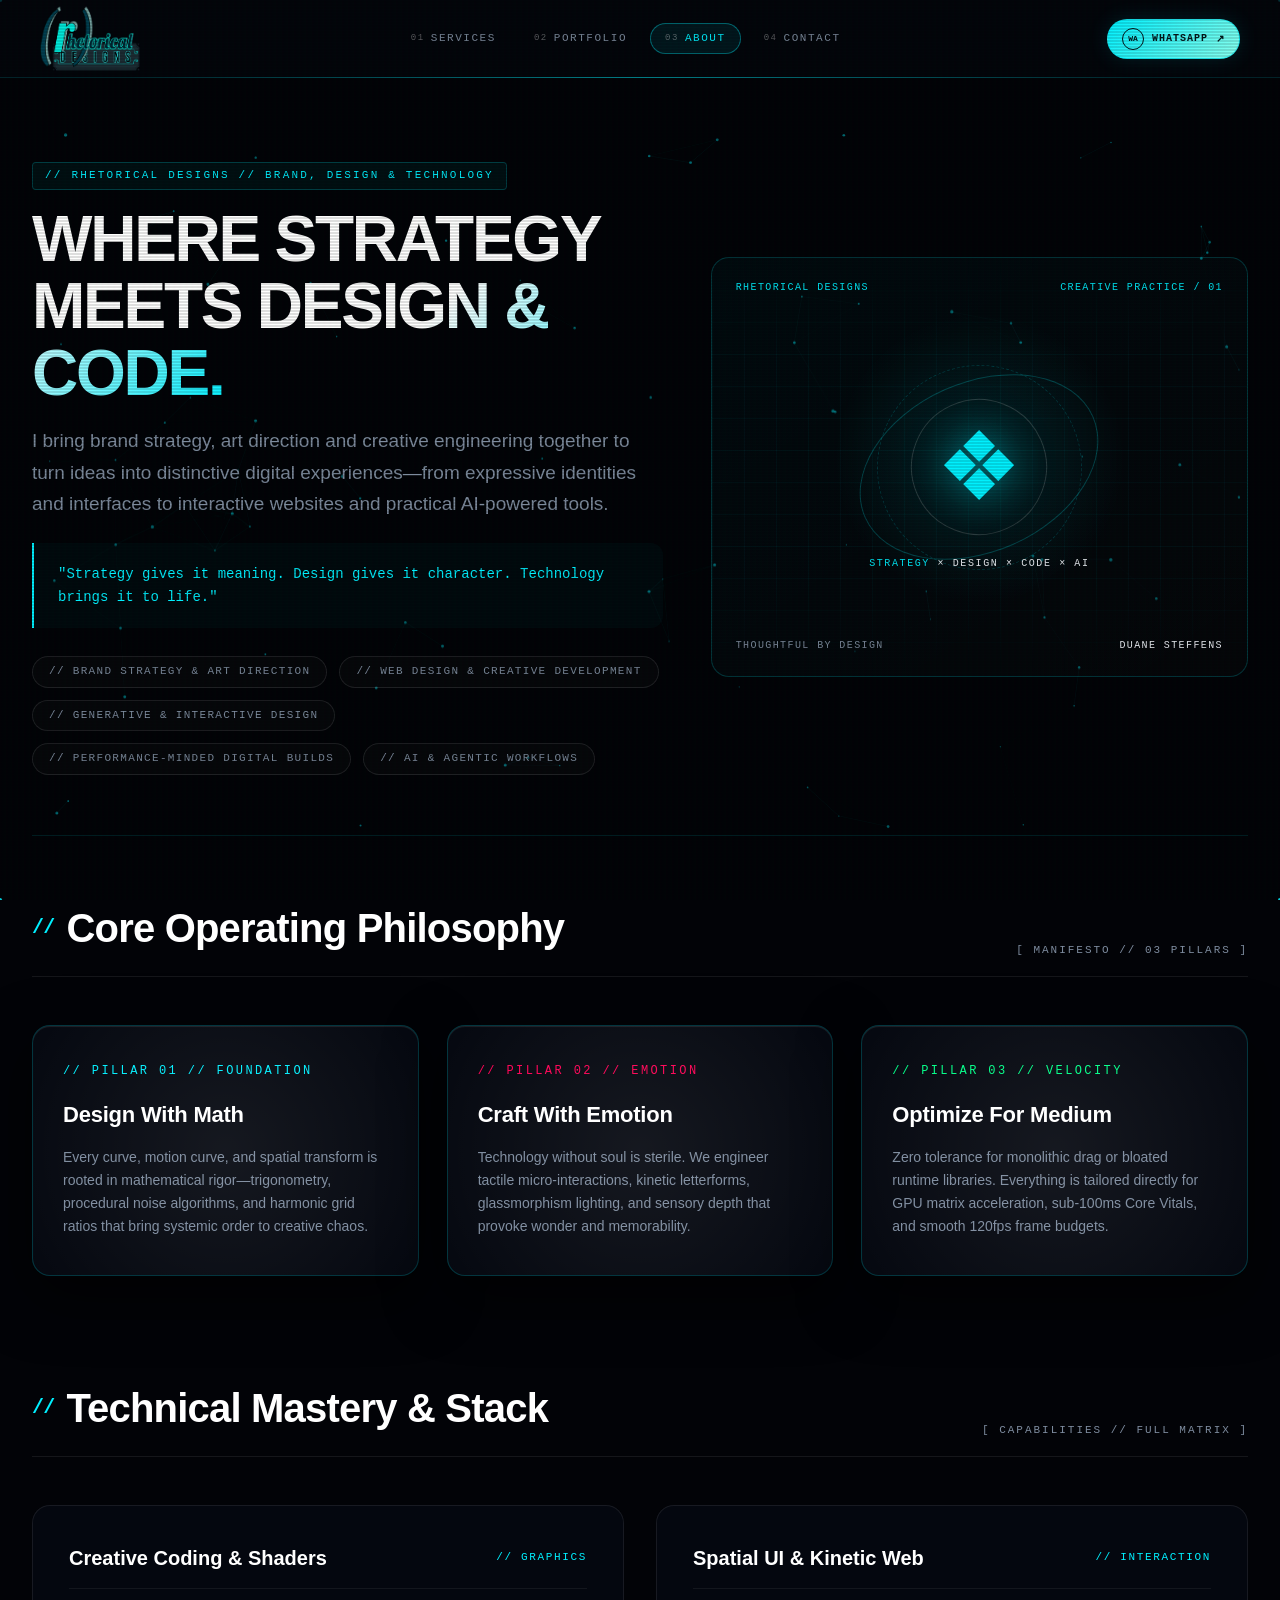
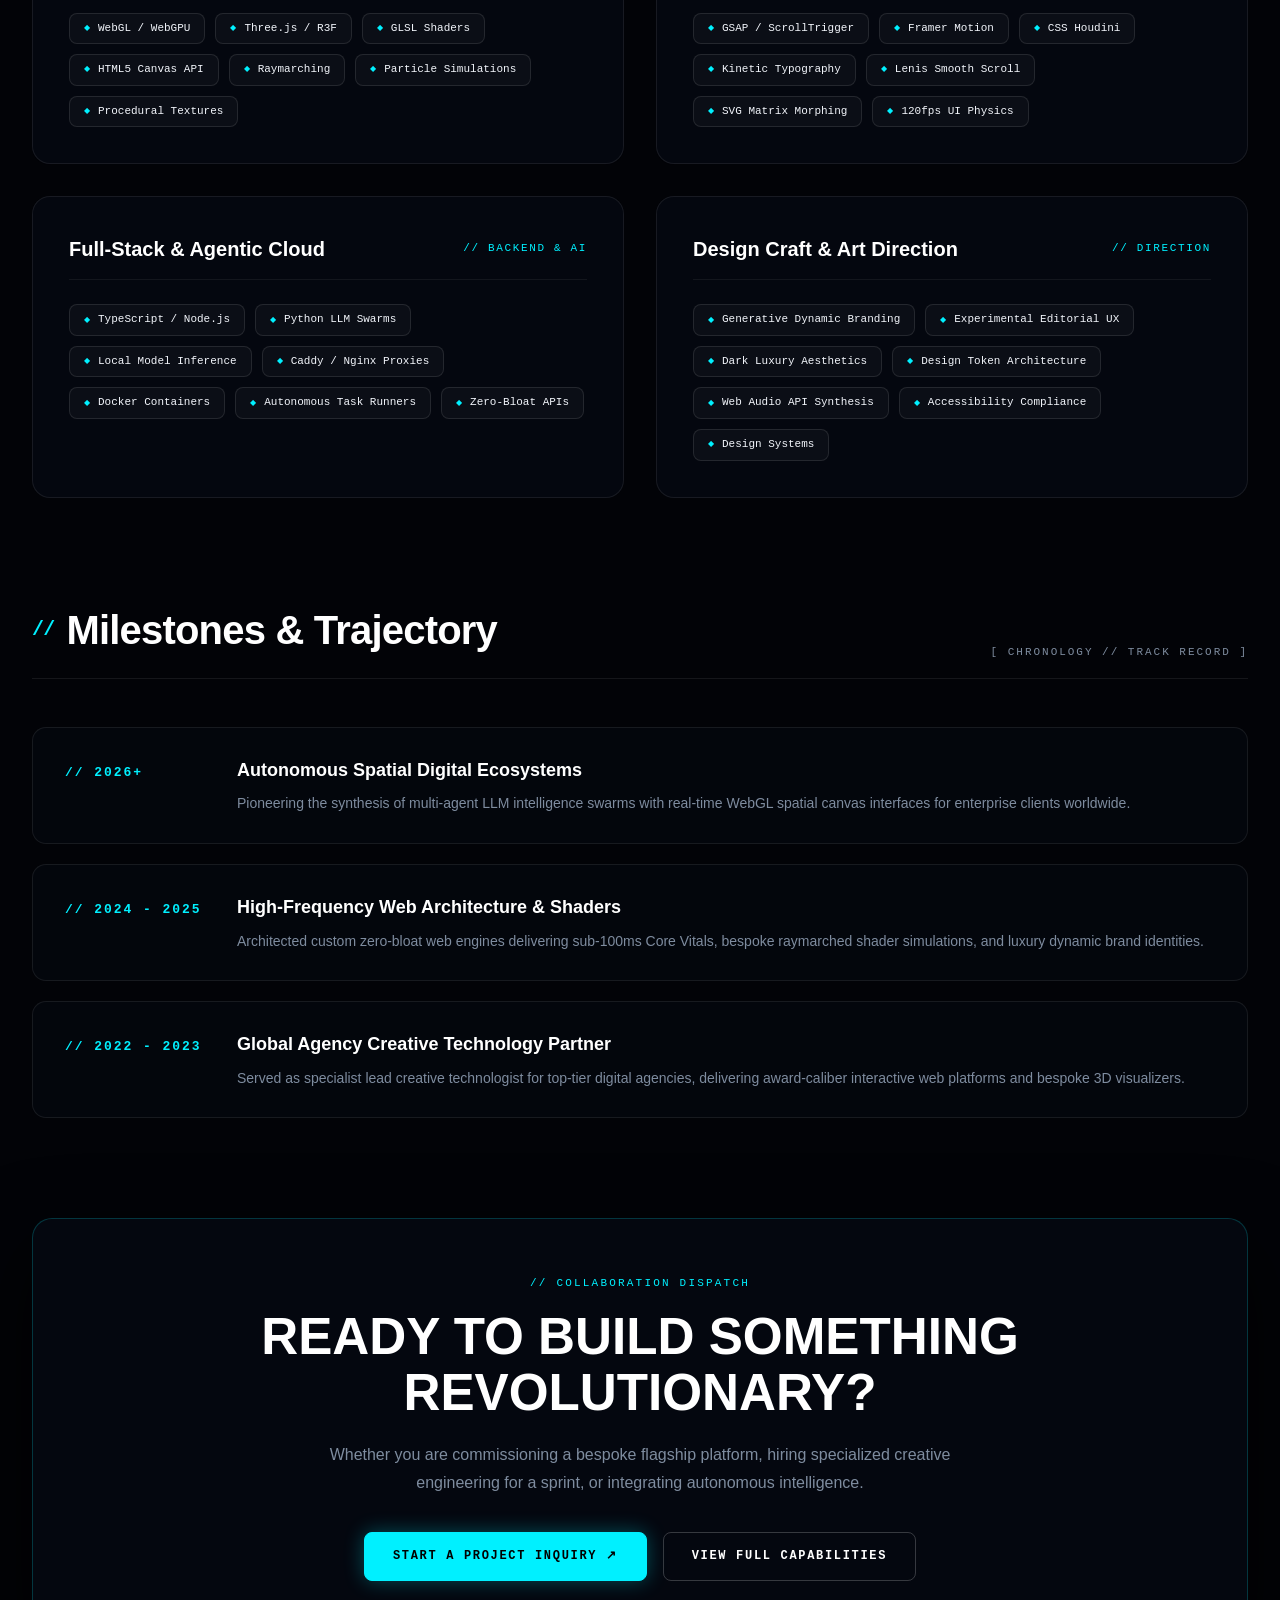
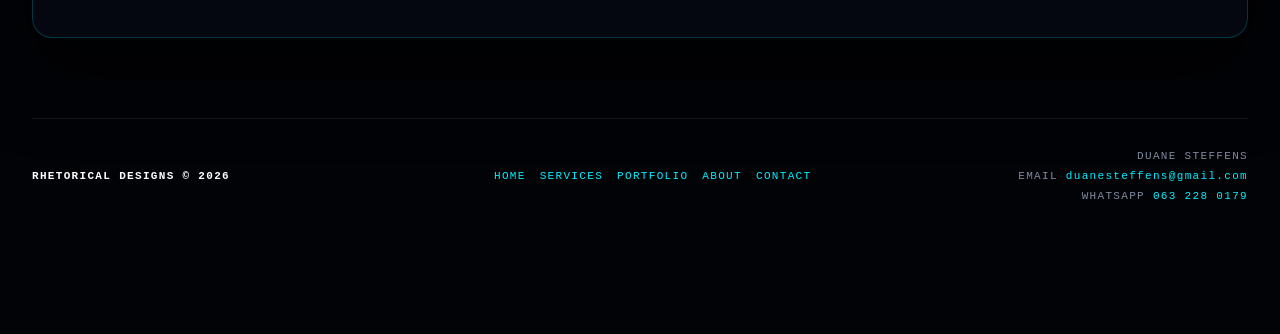
==== about.html @ ebaabe8a "Add files via upload" ====
<!DOCTYPE html>
<html lang="en">
<head>
  <meta charset="UTF-8">
  <meta name="viewport" content="width=device-width, initial-scale=1.0">
  <title>ABOUT // RHETORICAL DESIGNS</title>
  <style>
    :root {
      --bg-dark: #020307;
      --bg-surface: #070b14;
      --card-bg: rgba(6, 9, 18, 0.78);
      --border-sheen: rgba(0, 240, 255, 0.2);
      
      --accent-cyan: #00f0ff;
      --accent-amber: #ffb703;
      --accent-magenta: #ff0055;
      --accent-green: #00ff88;
      --accent-gold: #e5c07b;
      --accent-teal: #00e5c9;
      --accent-orange: #ff7700;
      
      --text-main: #f3f6fc;
      --text-muted: #7e8c9f;
      --text-dim: #445065;
      
      --font-mono: "SFMono-Regular", Consolas, "Liberation Mono", Menlo, monospace;
      --font-sans: -apple-system, BlinkMacSystemFont, "Segoe UI", Roboto, sans-serif;
    }

    * {
      box-sizing: border-box;
      margin: 0;
      padding: 0;
      cursor: none;
    }

    html {
      scroll-behavior: smooth;
    }

    body {
      background-color: var(--bg-dark);
      color: var(--text-main);
      font-family: var(--font-sans);
      line-height: 1.6;
      overflow-x: hidden;
      position: relative;
    }

    /* Ambient CRT Scanline Overlay */
    .scanlines {
      position: fixed;
      inset: 0;
      background: linear-gradient(rgba(18, 16, 16, 0) 50%, rgba(0, 0, 0, 0.25) 50%), linear-gradient(90deg, rgba(255, 0, 0, 0.02), rgba(0, 255, 0, 0.01), rgba(0, 255, 0, 0.02));
      background-size: 100% 3px, 6px 100%;
      pointer-events: none;
      z-index: 999;
      opacity: 0.5;
    }

    /* Background Ambient Canvas Grid */
    #ambient-canvas {
      position: fixed;
      inset: 0;
      width: 100%;
      height: 100%;
      z-index: 0;
      pointer-events: none;
    }

    /* Interactive Luxury HUD Cursor */
    #cursor-reticle {
      position: fixed;
      top: 0;
      left: 0;
      width: 36px;
      height: 36px;
      border: 1px solid var(--accent-cyan);
      border-radius: 50%;
      pointer-events: none;
      z-index: 10000;
      transform: translate(-50%, -50%);
      transition: width 0.2s, height 0.2s, border-color 0.2s, opacity 0.3s, background-color 0.2s;
      mix-blend-mode: difference;
      display: flex;
      align-items: center;
      justify-content: center;
      opacity: 0;
    }

    #cursor-reticle.active { opacity: 1; }
    #cursor-reticle.hover-link {
      width: 52px;
      height: 52px;
      border-color: var(--accent-teal);
      background-color: rgba(0, 240, 255, 0.12);
    }

    #cursor-dot {
      width: 4px;
      height: 4px;
      background: #fff;
      border-radius: 50%;
    }

    #cursor-coords {
      position: absolute;
      left: 45px;
      top: -5px;
      font-family: var(--font-mono);
      font-size: 9px;
      letter-spacing: 0.1em;
      color: var(--accent-cyan);
      white-space: nowrap;
    }

    /* ====================================================
       PERSISTENT TOP NAVIGATION BAR
       ==================================================== */
    .persistent-navbar {
      position: fixed;
      top: 0;
      left: 0;
      width: 100%;
      height: 64px;
      padding: 0 40px;
      display: flex;
      align-items: center;
      justify-content: space-between;
      z-index: 950;
      background: rgba(4, 7, 14, 0.75);
      backdrop-filter: blur(20px);
      -webkit-backdrop-filter: blur(20px);
      border-bottom: 1px solid rgba(0, 240, 255, 0.15);
    }

    .persistent-navbar::before {
      content: "";
      position: absolute;
      bottom: -1px;
      left: 10%;
      right: 10%;
      height: 1px;
      background: linear-gradient(90deg, transparent, rgba(0, 240, 255, 0.5), transparent);
    }

    .nav-left {
      display: flex;
      align-items: center;
      gap: 16px;
    }

    .nav-logo {
      display: flex;
      align-items: center;
      gap: 8px;
      text-decoration: none;
      color: #fff;
      font-family: var(--font-mono);
      font-size: 13px;
      font-weight: 800;
      letter-spacing: 0.15em;
    }

    .nav-logo-icon {
      color: var(--accent-cyan);
      font-size: 15px;
    }

    .nav-status-badge {
      font-family: var(--font-mono);
      font-size: 10px;
      color: var(--accent-green);
      letter-spacing: 0.12em;
      padding: 3px 8px;
      background: rgba(0, 255, 136, 0.08);
      border: 1px solid rgba(0, 255, 136, 0.25);
      border-radius: 4px;
    }

    .nav-center {
      display: flex;
      align-items: center;
      gap: 8px;
    }

    .nav-link {
      text-decoration: none;
      font-family: var(--font-mono);
      font-size: 11px;
      letter-spacing: 0.14em;
      color: var(--text-muted);
      padding: 6px 14px;
      border-radius: 20px;
      border: 1px solid transparent;
      transition: all 0.25s ease;
      display: flex;
      align-items: center;
      gap: 6px;
    }

    .nav-link span {
      font-size: 9px;
      color: rgba(255, 255, 255, 0.35);
    }

    .nav-link:hover {
      color: #fff;
      border-color: rgba(0, 240, 255, 0.3);
      background: rgba(0, 240, 255, 0.06);
      box-shadow: 0 0 15px rgba(0, 240, 255, 0.15);
    }

    .nav-link.active {
      color: var(--accent-cyan);
      border-color: rgba(0, 240, 255, 0.4);
      background: rgba(0, 240, 255, 0.08);
    }

    .nav-link-teal {
      color: var(--accent-teal);
      border-color: rgba(0, 229, 201, 0.25);
      background: rgba(0, 229, 201, 0.05);
    }

    .nav-link-teal:hover {
      color: #fff;
      border-color: var(--accent-teal);
      background: rgba(0, 229, 201, 0.15);
      box-shadow: 0 0 15px rgba(0, 229, 201, 0.3);
    }

    .nav-right {
      display: flex;
      align-items: center;
      gap: 16px;
    }

    /* Page Container */
    .page-container {
      position: relative;
      z-index: 1;
      max-width: 1280px;
      margin: 0 auto;
      padding: 130px 32px 100px 32px;
    }

    /* ====================================================
       HERO / PROFILE MANIFESTO
       ==================================================== */
    .about-hero {
      padding: 30px 0 60px 0;
      border-bottom: 1px solid rgba(0, 240, 255, 0.12);
      margin-bottom: 60px;
      position: relative;
      display: grid;
      grid-template-columns: minmax(0, 1.08fr) minmax(320px, 0.92fr);
      gap: 48px;
      align-items: center;
    }

    .hero-copy {
      min-width: 0;
    }

    .hero-visual {
      min-height: 420px;
      padding: 22px 24px;
      border: 1px solid rgba(0, 240, 255, 0.2);
      border-radius: 18px;
      background:
        radial-gradient(circle at 50% 48%, rgba(0, 240, 255, 0.12), transparent 42%),
        linear-gradient(145deg, rgba(0, 240, 255, 0.035), rgba(255, 255, 255, 0.015));
      display: flex;
      flex-direction: column;
      justify-content: space-between;
      position: relative;
      overflow: hidden;
    }

    .hero-visual::before {
      content: "";
      position: absolute;
      inset: 0;
      background-image:
        linear-gradient(rgba(0, 240, 255, 0.04) 1px, transparent 1px),
        linear-gradient(90deg, rgba(0, 240, 255, 0.04) 1px, transparent 1px);
      background-size: 32px 32px;
      mask-image: linear-gradient(to bottom, transparent, #000 25%, #000 75%, transparent);
      pointer-events: none;
    }

    .hero-visual-top,
    .hero-visual-bottom {
      display: flex;
      justify-content: space-between;
      gap: 16px;
      position: relative;
      z-index: 1;
      font-family: var(--font-mono);
      font-size: 10px;
      letter-spacing: 0.14em;
      color: var(--text-muted);
    }

    .hero-visual-top { color: var(--accent-cyan); }

    .hero-visual-art {
      min-height: 270px;
      display: grid;
      place-items: center;
      position: relative;
      z-index: 1;
    }

    .hero-orbit {
      position: absolute;
      border: 1px solid rgba(0, 240, 255, 0.24);
      border-radius: 50%;
      transform: rotate(-24deg);
    }

    .hero-orbit-outer { width: 250px; height: 170px; }
    .hero-orbit-middle { width: 205px; height: 205px; border-style: dashed; opacity: 0.7; }
    .hero-orbit-inner { width: 136px; height: 136px; border-color: rgba(255, 255, 255, 0.16); }

    .hero-mark {
      color: var(--accent-cyan);
      font-size: 96px;
      line-height: 1;
      text-shadow: 0 0 42px rgba(0, 240, 255, 0.55);
    }

    .hero-visual-caption {
      position: absolute;
      left: 50%;
      bottom: 30px;
      transform: translateX(-50%);
      white-space: nowrap;
      font-family: var(--font-mono);
      font-size: 10px;
      letter-spacing: 0.16em;
      color: var(--text-main);
    }

    .hero-visual-caption span { color: var(--accent-cyan); }

    .hero-visual-bottom span:last-child {
      color: var(--text-main);
      text-align: right;
    }

    .hero-eyebrow {
      display: inline-flex;
      align-items: center;
      gap: 8px;
      font-family: var(--font-mono);
      font-size: 11px;
      letter-spacing: 0.2em;
      color: var(--accent-cyan);
      text-transform: uppercase;
      margin-bottom: 16px;
      padding: 4px 12px;
      background: rgba(0, 240, 255, 0.05);
      border: 1px solid rgba(0, 240, 255, 0.2);
      border-radius: 4px;
    }

    .hero-title {
      font-size: clamp(34px, 5vw, 68px);
      font-weight: 900;
      line-height: 1.05;
      letter-spacing: -0.035em;
      margin-bottom: 18px;
      color: #ffffff;
      text-transform: uppercase;
    }

    .hero-title span {
      background: linear-gradient(135deg, #ffffff 40%, var(--accent-cyan) 100%);
      -webkit-background-clip: text;
      -webkit-text-fill-color: transparent;
    }

    .manifesto-lead {
      font-size: clamp(15px, 1.6vw, 19px);
      line-height: 1.65;
      color: var(--text-muted);
      max-width: 820px;
      margin-bottom: 24px;
      font-weight: 500;
    }

    .manifesto-quote {
      padding: 20px 24px;
      border-left: 2px solid var(--accent-cyan);
      background: rgba(0, 240, 255, 0.03);
      border-radius: 0 12px 12px 0;
      font-family: var(--font-mono);
      font-size: 14px;
      color: var(--accent-cyan);
      margin-bottom: 28px;
      max-width: 780px;
    }

    .archetype-tags {
      display: flex;
      flex-wrap: wrap;
      gap: 12px;
    }

    .archetype-pill {
      font-family: var(--font-mono);
      font-size: 11px;
      letter-spacing: 0.12em;
      color: var(--text-muted);
      padding: 6px 16px;
      border-radius: 20px;
      border: 1px solid rgba(255, 255, 255, 0.1);
      background: rgba(255, 255, 255, 0.02);
    }

    /* Section Header */
    .section-header {
      display: flex;
      justify-content: space-between;
      align-items: flex-end;
      margin-bottom: 48px;
      padding-bottom: 16px;
      border-bottom: 1px solid rgba(255, 255, 255, 0.08);
    }

    .section-title {
      font-size: clamp(26px, 3.5vw, 40px);
      font-weight: 800;
      letter-spacing: -0.02em;
      color: #ffffff;
      display: flex;
      align-items: center;
      gap: 12px;
    }

    .section-title::before {
      content: "//";
      color: var(--accent-cyan);
      font-family: var(--font-mono);
      font-size: 20px;
    }

    .section-tag {
      font-family: var(--font-mono);
      font-size: 11px;
      color: var(--text-muted);
      letter-spacing: 0.18em;
    }

    /* ====================================================
       THREE PILLARS OF PRACTICE (3-COLUMN GRID)
       ==================================================== */
    .philosophy-grid {
      display: grid;
      grid-template-columns: repeat(3, 1fr);
      gap: 28px;
      margin-bottom: 100px;
    }

    .philosophy-card {
      background: var(--card-bg);
      border: 1px solid var(--border-sheen);
      border-radius: 18px;
      padding: 36px 30px;
      backdrop-filter: blur(24px);
      box-shadow: 0 20px 60px rgba(0, 0, 0, 0.7), inset 0 1px 1px rgba(255, 255, 255, 0.1);
      position: relative;
      overflow: hidden;
      display: flex;
      flex-direction: column;
      justify-content: space-between;
      transition: transform 0.25s cubic-bezier(0.16, 1, 0.3, 1), border-color 0.3s;
    }

    .specular-sheen {
      position: absolute;
      inset: 0;
      pointer-events: none;
      background: radial-gradient(circle 350px at var(--mouse-x, 50%) var(--mouse-y, 50%), rgba(255, 255, 255, 0.08), transparent 70%);
      opacity: 0.9;
    }

    .philosophy-card::before {
      content: "";
      position: absolute;
      top: -1px; left: 30px; right: 30px; height: 1px;
      background: linear-gradient(90deg, transparent, var(--accent-cyan), transparent);
    }

    .pillar-num {
      font-family: var(--font-mono);
      font-size: 12px;
      letter-spacing: 0.2em;
      color: var(--accent-cyan);
      margin-bottom: 16px;
      display: block;
    }

    .pillar-title {
      font-size: 22px;
      font-weight: 800;
      color: #fff;
      margin-bottom: 14px;
      letter-spacing: -0.01em;
    }

    .pillar-desc {
      font-size: 14px;
      line-height: 1.65;
      color: var(--text-muted);
    }

    /* ====================================================
       TECHNICAL RADAR & STACK MATRIX
       ==================================================== */
    .stack-grid {
      display: grid;
      grid-template-columns: repeat(2, 1fr);
      gap: 32px;
      margin-bottom: 100px;
    }

    .stack-card {
      background: var(--card-bg);
      border: 1px solid rgba(255, 255, 255, 0.08);
      border-radius: 18px;
      padding: 36px;
      backdrop-filter: blur(20px);
    }

    .stack-header {
      display: flex;
      justify-content: space-between;
      align-items: center;
      margin-bottom: 24px;
      padding-bottom: 14px;
      border-bottom: 1px solid rgba(255, 255, 255, 0.06);
    }

    .stack-category {
      font-size: 20px;
      font-weight: 800;
      color: #fff;
    }

    .stack-tag {
      font-family: var(--font-mono);
      font-size: 11px;
      color: var(--accent-cyan);
      letter-spacing: 0.15em;
    }

    .tech-chips {
      display: flex;
      flex-wrap: wrap;
      gap: 10px;
    }

    .tech-chip {
      font-family: var(--font-mono);
      font-size: 11px;
      color: var(--text-main);
      padding: 6px 14px;
      background: rgba(255, 255, 255, 0.03);
      border: 1px solid rgba(255, 255, 255, 0.1);
      border-radius: 8px;
      display: flex;
      align-items: center;
      gap: 8px;
      transition: all 0.25s;
    }

    .tech-chip:hover {
      border-color: var(--accent-cyan);
      background: rgba(0, 240, 255, 0.08);
      color: #fff;
      transform: translateY(-2px);
    }

    .tech-chip::before {
      content: "◆";
      color: var(--accent-cyan);
      font-size: 8px;
    }

    /* ====================================================
       EDITORIAL TIMELINE & MILESTONES
       ==================================================== */
    .timeline-wrapper {
      margin-bottom: 100px;
    }

    .timeline-list {
      display: flex;
      flex-direction: column;
      gap: 20px;
    }

    .timeline-item {
      background: rgba(6, 9, 18, 0.6);
      border: 1px solid rgba(255, 255, 255, 0.08);
      border-radius: 14px;
      padding: 28px 32px;
      display: grid;
      grid-template-columns: 140px 1fr;
      gap: 32px;
      align-items: baseline;
      transition: all 0.3s;
    }

    .timeline-item:hover {
      border-color: var(--accent-cyan);
      background: rgba(6, 9, 18, 0.85);
      transform: translateX(6px);
    }

    .timeline-year {
      font-family: var(--font-mono);
      font-size: 13px;
      font-weight: 800;
      color: var(--accent-cyan);
      letter-spacing: 0.15em;
    }

    .timeline-content h4 {
      font-size: 18px;
      font-weight: 800;
      color: #fff;
      margin-bottom: 8px;
    }

    .timeline-content p {
      font-size: 14px;
      color: var(--text-muted);
      line-height: 1.6;
    }

    /* ====================================================
       CTA DECK / DISPATCH INQUIRY
       ==================================================== */
    .about-cta-card {
      background: var(--card-bg);
      border: 1px solid var(--border-sheen);
      border-radius: 20px;
      padding: 56px 48px;
      text-align: center;
      position: relative;
      overflow: hidden;
      box-shadow: 0 30px 80px rgba(0, 0, 0, 0.85);
      margin-bottom: 80px;
    }

    .about-cta-card::before {
      content: "";
      position: absolute;
      top: -1px; left: 60px; right: 60px; height: 1px;
      background: linear-gradient(90deg, transparent, var(--accent-cyan), transparent);
    }

    .btn-action {
      display: inline-flex;
      align-items: center;
      justify-content: center;
      gap: 8px;
      padding: 14px 28px;
      border-radius: 8px;
      font-family: var(--font-mono);
      font-size: 12px;
      letter-spacing: 0.14em;
      font-weight: 700;
      text-decoration: none;
      text-transform: uppercase;
      transition: all 0.25s ease;
      cursor: pointer !important;
    }

    .btn-action-primary {
      background: var(--accent-cyan);
      color: #000;
      border: 1px solid var(--accent-cyan);
      box-shadow: 0 0 20px rgba(0, 240, 255, 0.3);
    }

    .btn-action-primary:hover {
      background: #fff;
      border-color: #fff;
      box-shadow: 0 0 30px rgba(0, 240, 255, 0.6);
    }

    .btn-action-outline {
      background: transparent;
      color: #fff;
      border: 1px solid rgba(255, 255, 255, 0.2);
    }

    .btn-action-outline:hover {
      border-color: var(--accent-cyan);
      background: rgba(0, 240, 255, 0.08);
      color: var(--accent-cyan);
    }

    /* Page Footer */
    .page-footer {
      border-top: 1px solid rgba(255, 255, 255, 0.08);
      padding: 28px 0;
      display: grid;
      grid-template-columns: 1.2fr 1fr 1fr;
      gap: 24px;
      align-items: center;
      font-family: var(--font-mono);
      font-size: 11px;
      color: var(--text-muted);
      letter-spacing: 0.12em;
    }

    .footer-brand { color: #fff; font-weight: 700; }
    .footer-links { display: flex; flex-wrap: wrap; gap: 14px; }
    .footer-links a, .footer-contact a { color: var(--accent-cyan); text-decoration: none; }
    .footer-links a:hover, .footer-contact a:hover { color: #fff; }
    .footer-contact { text-align: right; line-height: 1.8; }

    @media (max-width: 992px) {
      .about-hero { grid-template-columns: 1fr; gap: 32px; }
      .hero-visual { min-height: 360px; }
      .philosophy-grid { grid-template-columns: 1fr; }
      .stack-grid { grid-template-columns: 1fr; }
      .timeline-item { grid-template-columns: 1fr; gap: 8px; }
      .persistent-navbar { height: auto; min-height: 64px; padding: 10px 20px; flex-wrap: wrap; gap: 8px; }
      .nav-center { display: flex; order: 3; flex: 1 0 100%; justify-content: center; flex-wrap: wrap; gap: 2px; }
      .nav-link { padding: 5px 8px; }
    }

    @media (max-width: 640px) {
      .about-cta-card { padding: 40px 24px; }
      .section-header {
        flex-direction: column;
        align-items: flex-start;
        gap: 8px;
        margin-bottom: 32px;
      }
      .section-title {
        display: block;
        font-size: clamp(20px, 5.3vw, 24px);
        line-height: 1.2;
      }
      .section-title::before {
        display: inline-block;
        margin-right: 8px;
        font-size: 13px;
        vertical-align: middle;
      }
      .section-tag {
        font-size: 8px;
        line-height: 1.5;
        letter-spacing: 0.12em;
      }
      .page-footer { grid-template-columns: 1fr; gap: 12px; text-align: center; }
      .footer-links {
        flex-wrap: nowrap;
        justify-content: center;
        gap: 6px;
        white-space: nowrap;
        font-size: 9px;
        letter-spacing: 0.06em;
      }
      .footer-contact { text-align: center; }
      .nav-right { display: none; }
      #cursor-reticle { display: none; }
      * { cursor: auto; }
    }
  </style>
  <link rel="stylesheet" href="hero-particles.css">
  <link rel="stylesheet" href="site-header.css">
  <script src="site-header.js" defer></script>
</head>
<body>

  <div class="scanlines"></div>
  <canvas id="ambient-canvas"></canvas>

  <!-- Interactive Precision Cursor -->
  <div id="cursor-reticle">
    <div id="cursor-dot"></div>
    <div id="cursor-coords">X:0000 Y:0000</div>
  </div>

  <!-- Persistent Aerospace Navbar -->
  <header class="persistent-navbar">
    <div class="nav-left">
      <a href="index.html" class="nav-logo interactive-link">
        <img class="nav-logo-image" src="rhetorical-designs-logo.png" alt="Rhetorical Designs">
      </a>
    </div>

    <button class="mobile-menu-toggle" type="button" data-mobile-menu-toggle aria-controls="primary-navigation" aria-expanded="false" aria-label="Open navigation menu">
      <span></span>
      <span></span>
      <span></span>
    </button>

    <nav class="nav-center" id="primary-navigation" aria-label="Main navigation">
      <a href="services.html" class="nav-link interactive-link"><span>01</span>SERVICES</a>
      <a href="portfolio.html" class="nav-link interactive-link"><span>02</span>PORTFOLIO</a>
      <a href="about.html" class="nav-link active interactive-link"><span>03</span>ABOUT</a>
      <a href="contact.html" class="nav-link interactive-link"><span>04</span>CONTACT</a>
    </nav>

    <div class="nav-right">
      <a class="whatsapp-cta interactive-link" href="https://wa.me/27632280179" aria-label="Chat with Rhetorical Designs on WhatsApp">
        <span class="whatsapp-cta-mark" aria-hidden="true">WA</span>
        <span>WHATSAPP</span>
        <span aria-hidden="true">↗</span>
      </a>
    </div>
  </header>

  <main class="page-container">

    <!-- ====================================================
         HERO / PROFILE MANIFESTO
         ==================================================== -->
    <section id="manifesto" class="about-hero hero-particle-surface">
      <canvas class="hero-particles" data-hero-particles aria-hidden="true"></canvas>
      <div class="hero-copy">
        <div class="hero-eyebrow">// RHETORICAL DESIGNS // BRAND, DESIGN & TECHNOLOGY</div>
        <h1 class="hero-title">
          WHERE STRATEGY MEETS <span>DESIGN & CODE.</span>
        </h1>

        <p class="manifesto-lead">
          I bring brand strategy, art direction and creative engineering together to turn ideas into distinctive digital experiences—from expressive identities and interfaces to interactive websites and practical AI-powered tools.
        </p>

        <div class="manifesto-quote">
          "Strategy gives it meaning. Design gives it character. Technology brings it to life."
        </div>

        <div class="archetype-tags">
          <span class="archetype-pill">// BRAND STRATEGY & ART DIRECTION</span>
          <span class="archetype-pill">// WEB DESIGN & CREATIVE DEVELOPMENT</span>
          <span class="archetype-pill">// GENERATIVE & INTERACTIVE DESIGN</span>
          <span class="archetype-pill">// PERFORMANCE-MINDED DIGITAL BUILDS</span>
          <span class="archetype-pill">// AI & AGENTIC WORKFLOWS</span>
        </div>
      </div>

      <div class="hero-visual" aria-label="Rhetorical Designs creative practice">
        <div class="hero-visual-top">
          <span>RHETORICAL DESIGNS</span>
          <span>CREATIVE PRACTICE / 01</span>
        </div>
        <div class="hero-visual-art" aria-hidden="true">
          <div class="hero-orbit hero-orbit-outer"></div>
          <div class="hero-orbit hero-orbit-middle"></div>
          <div class="hero-orbit hero-orbit-inner"></div>
          <div class="hero-mark">❖</div>
          <div class="hero-visual-caption"><span>STRATEGY</span> × DESIGN × CODE × AI</div>
        </div>
        <div class="hero-visual-bottom">
          <span>THOUGHTFUL BY DESIGN</span>
          <span>DUANE STEFFENS</span>
        </div>
      </div>
    </section>

    <!-- ====================================================
         THREE PILLARS OF PRACTICE
         ==================================================== -->
    <section style="margin-bottom: 100px;">
      <div class="section-header">
        <h2 class="section-title">Core Operating Philosophy</h2>
        <span class="section-tag">[ MANIFESTO // 03 PILLARS ]</span>
      </div>

      <div class="philosophy-grid">
        
        <div class="philosophy-card card-tilt">
          <div class="specular-sheen"></div>
          <div>
            <span class="pillar-num">// PILLAR 01 // FOUNDATION</span>
            <h3 class="pillar-title">Design With Math</h3>
            <p class="pillar-desc">
              Every curve, motion curve, and spatial transform is rooted in mathematical rigor—trigonometry, procedural noise algorithms, and harmonic grid ratios that bring systemic order to creative chaos.
            </p>
          </div>
        </div>

        <div class="philosophy-card card-tilt">
          <div class="specular-sheen"></div>
          <div>
            <span class="pillar-num" style="color: var(--accent-magenta);">// PILLAR 02 // EMOTION</span>
            <h3 class="pillar-title">Craft With Emotion</h3>
            <p class="pillar-desc">
              Technology without soul is sterile. We engineer tactile micro-interactions, kinetic letterforms, glassmorphism lighting, and sensory depth that provoke wonder and memorability.
            </p>
          </div>
        </div>

        <div class="philosophy-card card-tilt">
          <div class="specular-sheen"></div>
          <div>
            <span class="pillar-num" style="color: var(--accent-green);">// PILLAR 03 // VELOCITY</span>
            <h3 class="pillar-title">Optimize For Medium</h3>
            <p class="pillar-desc">
              Zero tolerance for monolithic drag or bloated runtime libraries. Everything is tailored directly for GPU matrix acceleration, sub-100ms Core Vitals, and smooth 120fps frame budgets.
            </p>
          </div>
        </div>

      </div>
    </section>

    <!-- ====================================================
         TECHNICAL MASTERY & STACK RADAR
         ==================================================== -->
    <section id="stack" style="margin-bottom: 100px;">
      <div class="section-header">
        <h2 class="section-title">Technical Mastery & Stack</h2>
        <span class="section-tag">[ CAPABILITIES // FULL MATRIX ]</span>
      </div>

      <div class="stack-grid">

        <!-- Stack Box 01 -->
        <div class="stack-card">
          <div class="stack-header">
            <h3 class="stack-category">Creative Coding & Shaders</h3>
            <span class="stack-tag">// GRAPHICS</span>
          </div>
          <div class="tech-chips">
            <span class="tech-chip">WebGL / WebGPU</span>
            <span class="tech-chip">Three.js / R3F</span>
            <span class="tech-chip">GLSL Shaders</span>
            <span class="tech-chip">HTML5 Canvas API</span>
            <span class="tech-chip">Raymarching</span>
            <span class="tech-chip">Particle Simulations</span>
            <span class="tech-chip">Procedural Textures</span>
          </div>
        </div>

        <!-- Stack Box 02 -->
        <div class="stack-card">
          <div class="stack-header">
            <h3 class="stack-category">Spatial UI & Kinetic Web</h3>
            <span class="stack-tag">// INTERACTION</span>
          </div>
          <div class="tech-chips">
            <span class="tech-chip">GSAP / ScrollTrigger</span>
            <span class="tech-chip">Framer Motion</span>
            <span class="tech-chip">CSS Houdini</span>
            <span class="tech-chip">Kinetic Typography</span>
            <span class="tech-chip">Lenis Smooth Scroll</span>
            <span class="tech-chip">SVG Matrix Morphing</span>
            <span class="tech-chip">120fps UI Physics</span>
          </div>
        </div>

        <!-- Stack Box 03 -->
        <div class="stack-card">
          <div class="stack-header">
            <h3 class="stack-category">Full-Stack & Agentic Cloud</h3>
            <span class="stack-tag">// BACKEND & AI</span>
          </div>
          <div class="tech-chips">
            <span class="tech-chip">TypeScript / Node.js</span>
            <span class="tech-chip">Python LLM Swarms</span>
            <span class="tech-chip">Local Model Inference</span>
            <span class="tech-chip">Caddy / Nginx Proxies</span>
            <span class="tech-chip">Docker Containers</span>
            <span class="tech-chip">Autonomous Task Runners</span>
            <span class="tech-chip">Zero-Bloat APIs</span>
          </div>
        </div>

        <!-- Stack Box 04 -->
        <div class="stack-card">
          <div class="stack-header">
            <h3 class="stack-category">Design Craft & Art Direction</h3>
            <span class="stack-tag">// DIRECTION</span>
          </div>
          <div class="tech-chips">
            <span class="tech-chip">Generative Dynamic Branding</span>
            <span class="tech-chip">Experimental Editorial UX</span>
            <span class="tech-chip">Dark Luxury Aesthetics</span>
            <span class="tech-chip">Design Token Architecture</span>
            <span class="tech-chip">Web Audio API Synthesis</span>
            <span class="tech-chip">Accessibility Compliance</span>
            <span class="tech-chip">Design Systems</span>
          </div>
        </div>

      </div>
    </section>

    <!-- ====================================================
         TIMELINE & MILESTONES
         ==================================================== -->
    <section id="milestones" class="timeline-wrapper">
      <div class="section-header">
        <h2 class="section-title">Milestones & Trajectory</h2>
        <span class="section-tag">[ CHRONOLOGY // TRACK RECORD ]</span>
      </div>

      <div class="timeline-list">
        
        <div class="timeline-item">
          <div class="timeline-year">// 2026+</div>
          <div class="timeline-content">
            <h4>Autonomous Spatial Digital Ecosystems</h4>
            <p>Pioneering the synthesis of multi-agent LLM intelligence swarms with real-time WebGL spatial canvas interfaces for enterprise clients worldwide.</p>
          </div>
        </div>

        <div class="timeline-item">
          <div class="timeline-year">// 2024 - 2025</div>
          <div class="timeline-content">
            <h4>High-Frequency Web Architecture & Shaders</h4>
            <p>Architected custom zero-bloat web engines delivering sub-100ms Core Vitals, bespoke raymarched shader simulations, and luxury dynamic brand identities.</p>
          </div>
        </div>

        <div class="timeline-item">
          <div class="timeline-year">// 2022 - 2023</div>
          <div class="timeline-content">
            <h4>Global Agency Creative Technology Partner</h4>
            <p>Served as specialist lead creative technologist for top-tier digital agencies, delivering award-caliber interactive web platforms and bespoke 3D visualizers.</p>
          </div>
        </div>

      </div>
    </section>

    <!-- ====================================================
         CALL TO ACTION / INITIATE DISPATCH
         ==================================================== -->
    <section class="about-cta-card">
      <span style="font-family: var(--font-mono); font-size: 11px; color: var(--accent-cyan); letter-spacing: 0.2em; display: block; margin-bottom: 16px;">// COLLABORATION DISPATCH</span>
      <h2 style="font-size: clamp(30px, 4vw, 54px); font-weight: 800; line-height: 1.1; margin-bottom: 20px; color: #fff;">
        READY TO BUILD SOMETHING REVOLUTIONARY?
      </h2>
      <p style="color: var(--text-muted); font-size: 16px; max-width: 640px; margin: 0 auto 36px auto; line-height: 1.7;">
        Whether you are commissioning a bespoke flagship platform, hiring specialized creative engineering for a sprint, or integrating autonomous intelligence.
      </p>

      <div style="display: flex; gap: 16px; justify-content: center; flex-wrap: wrap;">
        <a href="contact.html#client-contact" class="btn-action btn-action-primary interactive-link">START A PROJECT INQUIRY ↗</a>
        <a href="services.html" class="btn-action btn-action-outline interactive-link">VIEW FULL CAPABILITIES</a>
      </div>
    </section>

    <!-- Page Footer -->
    <footer class="page-footer">
      <div class="footer-brand">RHETORICAL DESIGNS © 2026</div>
      <nav class="footer-links" aria-label="Footer navigation">
        <a href="index.html">HOME</a>
        <a href="services.html">SERVICES</a>
        <a href="portfolio.html">PORTFOLIO</a>
        <a href="about.html">ABOUT</a>
        <a href="contact.html">CONTACT</a>
      </nav>
      <div class="footer-contact">DUANE STEFFENS<br>EMAIL <a href="mailto:duanesteffens@gmail.com">duanesteffens@gmail.com</a><br>WHATSAPP <a href="https://wa.me/27632280179">063 228 0179</a></div>
    </footer>

  </main>

  <script>
    /* ==========================================================================
       1. AMBIENT CONNECTED CONSTELLATION CANVAS
       ========================================================================== */
    const canvas = document.getElementById('ambient-canvas');
    const ctx = canvas.getContext('2d');

    let width, height;
    function resize() {
      width = canvas.width = window.innerWidth;
      height = canvas.height = window.innerHeight;
    }
    window.addEventListener('resize', resize);
    resize();

    const particles = Array.from({ length: 65 }, () => ({
      x: Math.random() * window.innerWidth,
      y: Math.random() * window.innerHeight,
      vx: (Math.random() - 0.5) * 0.4,
      vy: (Math.random() - 0.5) * 0.4,
      size: Math.random() * 1.5 + 0.5
    }));

    function renderCanvas() {
      ctx.clearRect(0, 0, width, height);

      for (let i = 0; i < particles.length; i++) {
        const p = particles[i];
        p.x += p.vx;
        p.y += p.vy;

        if (p.x < 0) p.x = width;
        if (p.x > width) p.x = 0;
        if (p.y < 0) p.y = height;
        if (p.y > height) p.y = 0;

        ctx.fillStyle = 'rgba(0, 240, 255, 0.35)';
        ctx.beginPath();
        ctx.arc(p.x, p.y, p.size, 0, Math.PI * 2);
        ctx.fill();

        for (let j = i + 1; j < particles.length; j++) {
          const p2 = particles[j];
          const dist = Math.hypot(p.x - p2.x, p.y - p2.y);
          if (dist < 140) {
            ctx.strokeStyle = `rgba(0, 240, 255, ${0.15 * (1 - dist / 140)})`;
            ctx.lineWidth = 0.6;
            ctx.beginPath();
            ctx.moveTo(p.x, p.y);
            ctx.lineTo(p2.x, p2.y);
            ctx.stroke();
          }
        }
      }
      requestAnimationFrame(renderCanvas);
    }
    renderCanvas();

    /* ==========================================================================
       2. 3D GYROSCOPIC TILT & SPECULAR SHEEN
       ========================================================================== */
    const tiltCards = document.querySelectorAll('.card-tilt');
    const reticle = document.getElementById('cursor-reticle');
    const coords = document.getElementById('cursor-coords');
    let mouseX = window.innerWidth / 2;
    let mouseY = window.innerHeight / 2;

    window.addEventListener('mousemove', (e) => {
      mouseX = e.clientX;
      mouseY = e.clientY;

      reticle.classList.add('active');
      reticle.style.transform = `translate(${mouseX}px, ${mouseY}px) translate(-50%, -50%)`;
      coords.innerText = `X:${Math.round(mouseX).toString().padStart(4, '0')} Y:${Math.round(mouseY).toString().padStart(4, '0')}`;

      tiltCards.forEach(card => {
        const rect = card.getBoundingClientRect();
        if (rect.top < window.innerHeight && rect.bottom > 0) {
          const cardX = mouseX - rect.left;
          const cardY = mouseY - rect.top;
          const pctX = (cardX / rect.width) * 100;
          const pctY = (cardY / rect.height) * 100;

          card.style.setProperty('--mouse-x', `${pctX}%`);
          card.style.setProperty('--mouse-y', `${pctY}%`);

          const rotX = ((cardY / rect.height) - 0.5) * -10;
          const rotY = ((cardX / rect.width) - 0.5) * 10;
          card.style.transform = `perspective(1000px) rotateX(${rotX}deg) rotateY(${rotY}deg) scale3d(1.01, 1.01, 1.01)`;
        } else {
          card.style.transform = 'perspective(1000px) rotateX(0deg) rotateY(0deg) scale3d(1, 1, 1)';
        }
      });
    });

    document.querySelectorAll('.interactive-link, .philosophy-card, .stack-card, .timeline-item, .tech-chip').forEach(item => {
      item.addEventListener('mouseenter', () => {
        reticle.classList.add('hover-link');
      });
      item.addEventListener('mouseleave', () => {
        reticle.classList.remove('hover-link');
      });
    });
  </script>
  <script src="hero-particles.js"></script>
</body>
</html>
---- hero-particles.css ----
.hero-particle-surface {
  position: relative;
  isolation: isolate;
  overflow: hidden;
}

.hero-particle-surface > :not(.hero-particles) {
  position: relative;
  z-index: 1;
}

.hero-particles {
  position: absolute;
  inset: 0;
  z-index: 0;
  width: 100%;
  height: 100%;
  pointer-events: none;
  opacity: 0.72;
}

@media (prefers-reduced-motion: reduce) {
  .hero-particles {
    opacity: 0.38;
  }
}
---- site-header.css ----
.nav-right {
  display: flex;
  align-items: center;
  gap: 12px;
  flex-shrink: 0;
}

.persistent-navbar {
  height: 78px;
  min-height: 78px;
}

.nav-logo {
  gap: 0;
}

.nav-logo-image {
  display: block;
  width: auto;
  height: 70px;
  object-fit: contain;
}

.mobile-menu-toggle {
  display: none;
  width: 40px;
  height: 40px;
  flex: 0 0 40px;
  align-items: center;
  justify-content: center;
  flex-direction: column;
  gap: 4px;
  border: 1px solid rgba(0, 240, 255, 0.35);
  border-radius: 8px;
  background: rgba(8, 12, 22, 0.8);
  color: var(--accent-cyan);
  cursor: pointer;
  transition: background 0.2s ease, border-color 0.2s ease;
}

.mobile-menu-toggle:hover,
.mobile-menu-toggle[aria-expanded="true"] {
  border-color: var(--accent-cyan);
  background: rgba(0, 240, 255, 0.1);
}

.mobile-menu-toggle:focus-visible {
  outline: 2px solid var(--accent-cyan);
  outline-offset: 3px;
}

.mobile-menu-toggle span {
  width: 18px;
  height: 2px;
  border-radius: 2px;
  background: currentColor;
  transition: transform 0.2s ease, opacity 0.2s ease;
}

.mobile-menu-toggle[aria-expanded="true"] span:first-child {
  transform: translateY(6px) rotate(45deg);
}

.mobile-menu-toggle[aria-expanded="true"] span:nth-child(2) {
  opacity: 0;
}

.mobile-menu-toggle[aria-expanded="true"] span:last-child {
  transform: translateY(-6px) rotate(-45deg);
}

.whatsapp-cta {
  display: inline-flex;
  align-items: center;
  justify-content: center;
  gap: 8px;
  min-height: 40px;
  padding: 0 14px;
  border: 1px solid rgba(0, 240, 255, 0.6);
  border-radius: 999px;
  background: linear-gradient(135deg, var(--accent-cyan), #8affee);
  color: #03151a;
  font: 700 10px var(--font-mono);
  letter-spacing: 0.1em;
  text-decoration: none;
  white-space: nowrap;
  box-shadow: 0 0 22px rgba(0, 240, 255, 0.12);
  transition: background 0.2s ease, color 0.2s ease, border-color 0.2s ease, box-shadow 0.2s ease, transform 0.2s ease;
}

.whatsapp-cta:hover {
  transform: translateY(-1px);
  border-color: #fff;
  background: #fff;
  color: #03151a;
  box-shadow: 0 0 22px rgba(0, 240, 255, 0.24);
}

.whatsapp-cta:focus-visible {
  outline: 2px solid var(--accent-cyan);
  outline-offset: 3px;
}

.whatsapp-cta-mark {
  display: grid;
  width: 22px;
  height: 22px;
  place-items: center;
  border: 1px solid currentColor;
  border-radius: 50%;
  font-size: 8px;
  letter-spacing: 0;
}

@media (max-width: 960px) {
  .persistent-navbar {
    height: auto;
    min-height: 72px;
    gap: 8px;
    padding: 10px 16px;
  }

  .nav-left {
    order: 0;
    min-width: 0;
  }

  .nav-logo {
    gap: 0;
  }

  .nav-logo-image {
    height: 54px;
  }

  .mobile-menu-toggle {
    display: inline-flex;
    order: 1;
  }

  .nav-right {
    display: flex !important;
    order: 2;
    margin-left: 0;
  }

  .nav-center {
    position: static;
    inset: auto;
    transform: none;
    order: 3;
    display: none !important;
    flex: 1 0 100%;
    width: 100%;
    flex-direction: column;
    align-items: stretch;
    gap: 4px;
    margin: 0;
    padding: 8px;
    border: 1px solid rgba(0, 240, 255, 0.18);
    border-radius: 8px;
    background: rgba(4, 7, 14, 0.96);
  }

  .nav-center.is-open {
    display: flex !important;
  }

  .nav-center .nav-link {
    display: flex;
    align-items: center;
    justify-content: space-between;
    width: 100%;
    padding: 10px 12px;
    border-radius: 6px;
  }

  .whatsapp-cta {
    min-height: 36px;
    padding: 0 11px;
    font-size: 9px;
  }
}

@media (max-width: 640px) {
  .persistent-navbar {
    padding: 10px 12px;
  }

  .nav-logo {
    gap: 0;
  }

  .nav-logo-image {
    height: 48px;
  }

  .mobile-menu-toggle {
    width: 34px;
    height: 34px;
    flex-basis: 34px;
  }

  .whatsapp-cta {
    padding-right: 8px;
    padding-left: 8px;
  }

  .whatsapp-cta-mark {
    width: 20px;
    height: 20px;
  }
}
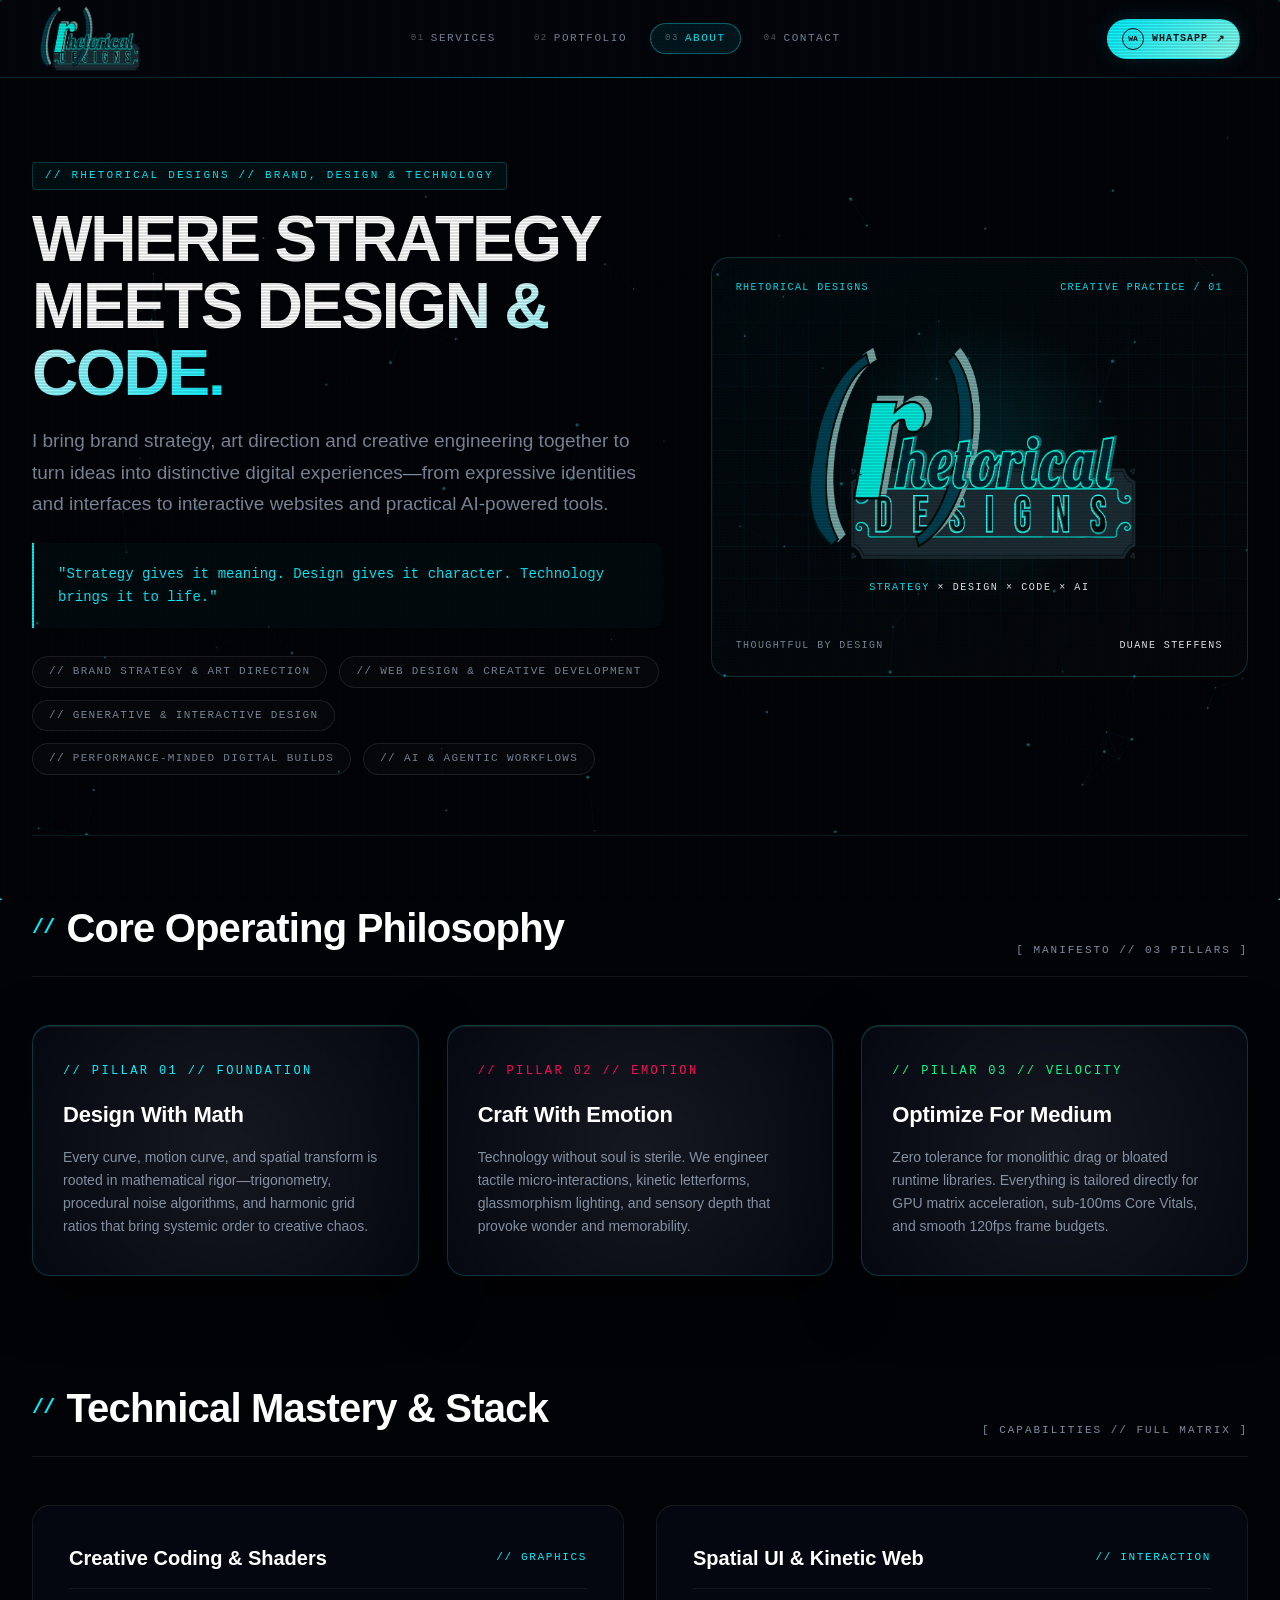
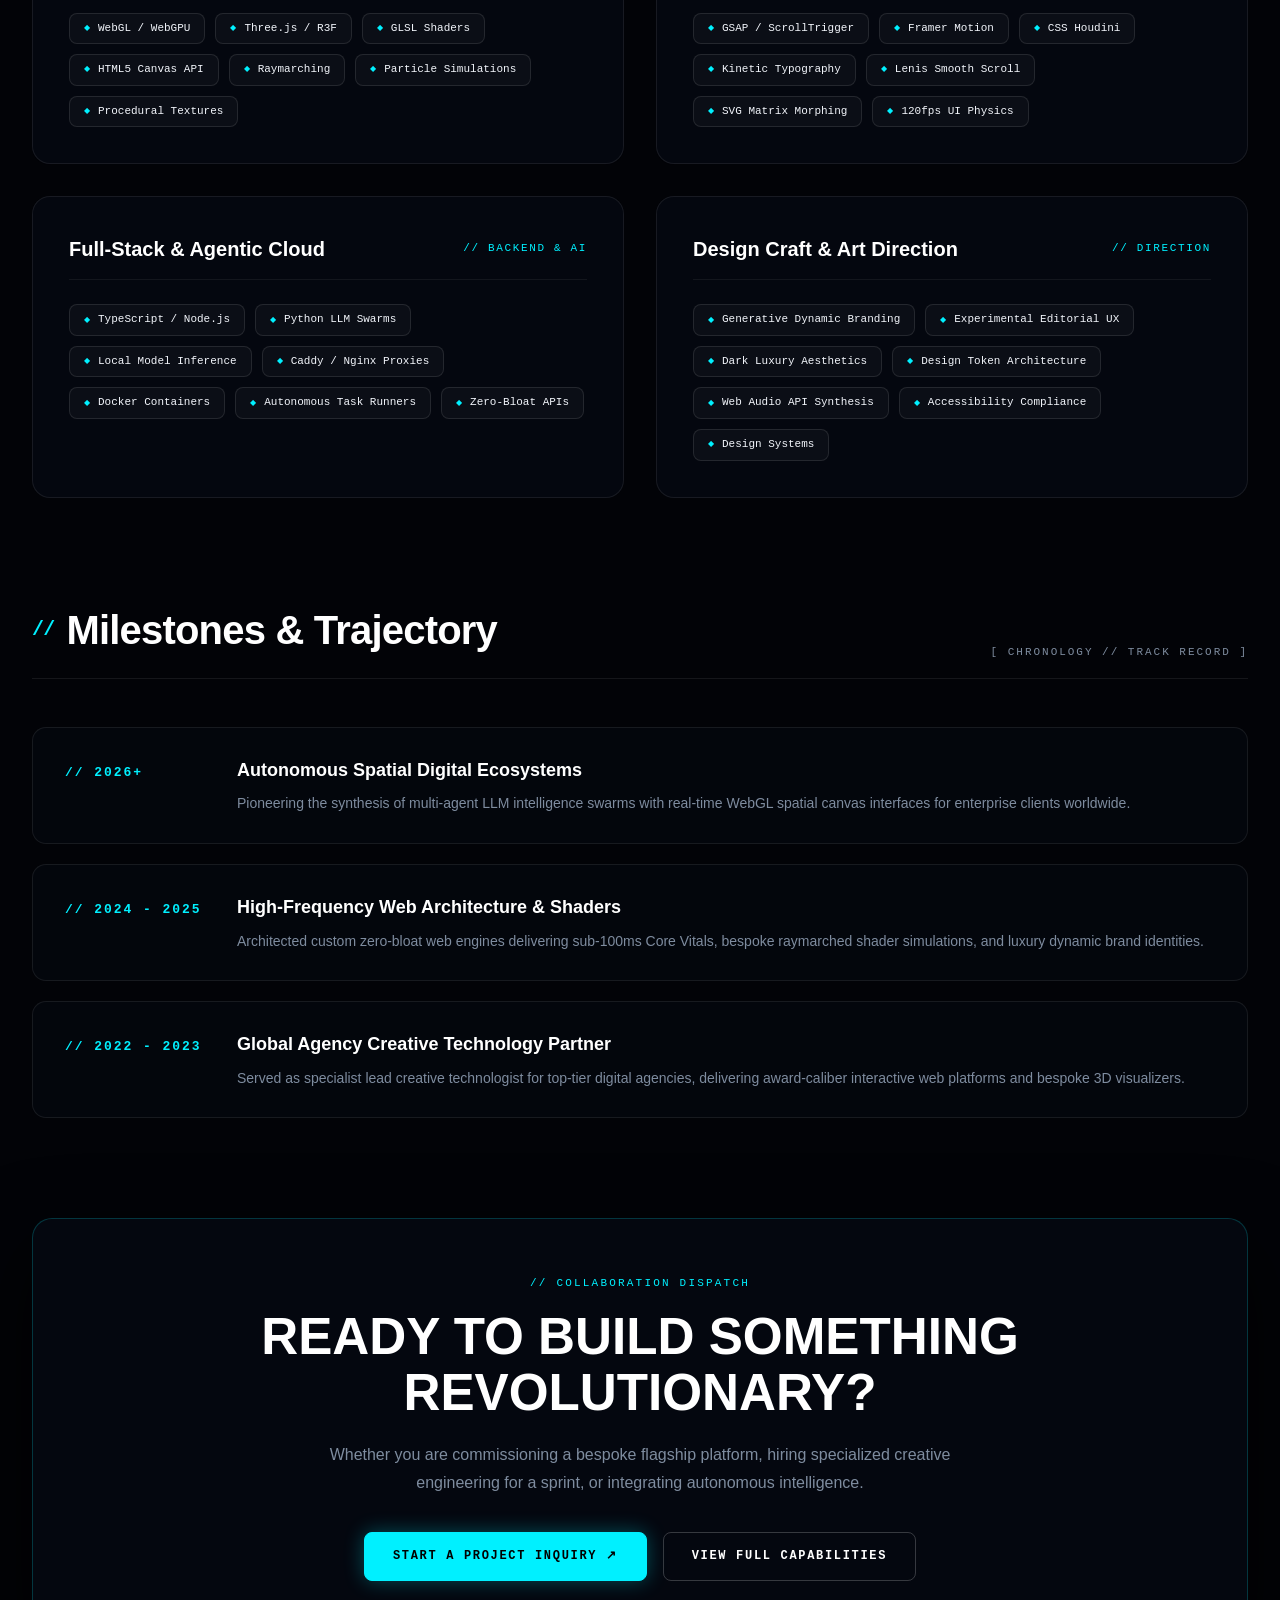
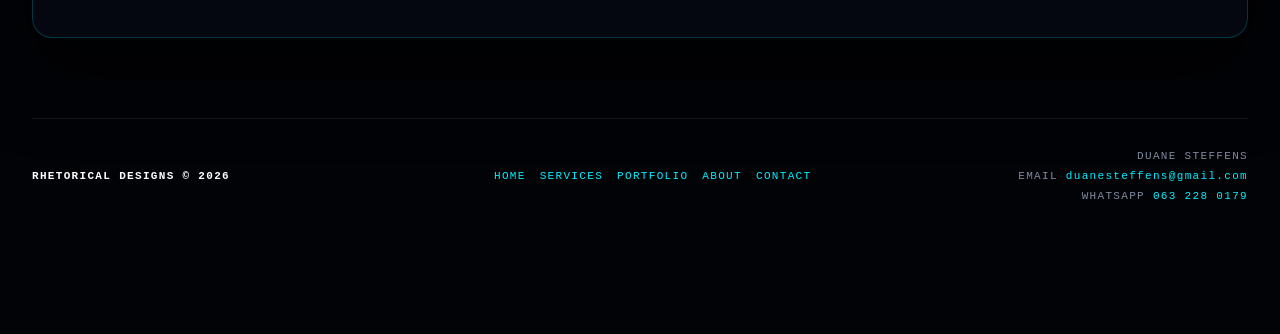
==== commit bc7364fd: "Add files via upload" ====
--- a/about.html
+++ b/about.html
@@ -307,36 +307,24 @@
 
     .hero-visual-art {
       min-height: 270px;
-      display: grid;
-      place-items: center;
+      display: flex;
+      flex-direction: column;
+      align-items: center;
+      justify-content: center;
+      gap: 12px;
       position: relative;
       z-index: 1;
     }
 
-    .hero-orbit {
-      position: absolute;
-      border: 1px solid rgba(0, 240, 255, 0.24);
-      border-radius: 50%;
-      transform: rotate(-24deg);
-    }
-
-    .hero-orbit-outer { width: 250px; height: 170px; }
-    .hero-orbit-middle { width: 205px; height: 205px; border-style: dashed; opacity: 0.7; }
-    .hero-orbit-inner { width: 136px; height: 136px; border-color: rgba(255, 255, 255, 0.16); }
-
-    .hero-mark {
-      color: var(--accent-cyan);
-      font-size: 96px;
-      line-height: 1;
-      text-shadow: 0 0 42px rgba(0, 240, 255, 0.55);
+    .hero-logo {
+      display: block;
+      width: min(100%, 420px);
+      height: 230px;
+      object-fit: contain;
     }
 
     .hero-visual-caption {
-      position: absolute;
-      left: 50%;
-      bottom: 30px;
-      transform: translateX(-50%);
-      white-space: nowrap;
+      text-align: center;
       font-family: var(--font-mono);
       font-size: 10px;
       letter-spacing: 0.16em;
@@ -856,11 +844,8 @@
           <span>RHETORICAL DESIGNS</span>
           <span>CREATIVE PRACTICE / 01</span>
         </div>
-        <div class="hero-visual-art" aria-hidden="true">
-          <div class="hero-orbit hero-orbit-outer"></div>
-          <div class="hero-orbit hero-orbit-middle"></div>
-          <div class="hero-orbit hero-orbit-inner"></div>
-          <div class="hero-mark">❖</div>
+        <div class="hero-visual-art">
+          <img class="hero-logo" src="rhetorical-designs-logo.png" alt="Rhetorical Designs logo">
           <div class="hero-visual-caption"><span>STRATEGY</span> × DESIGN × CODE × AI</div>
         </div>
         <div class="hero-visual-bottom">
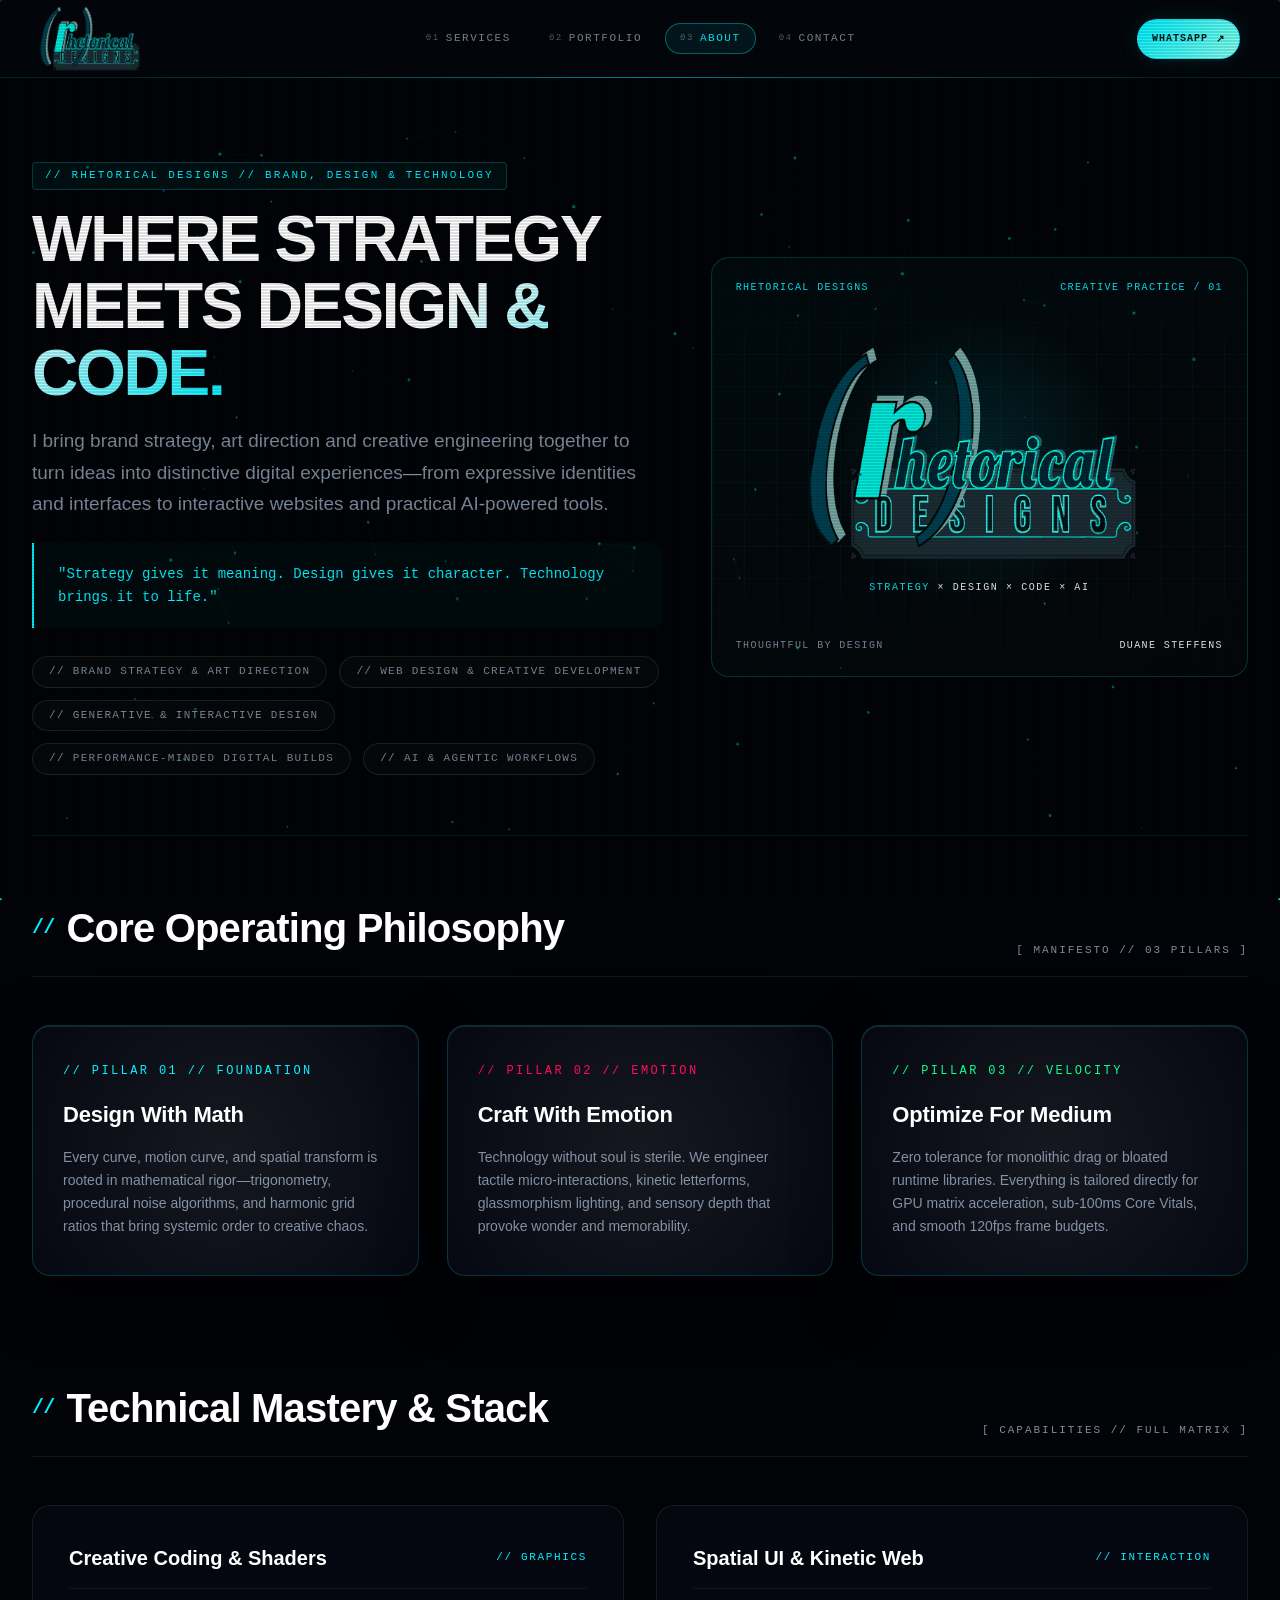
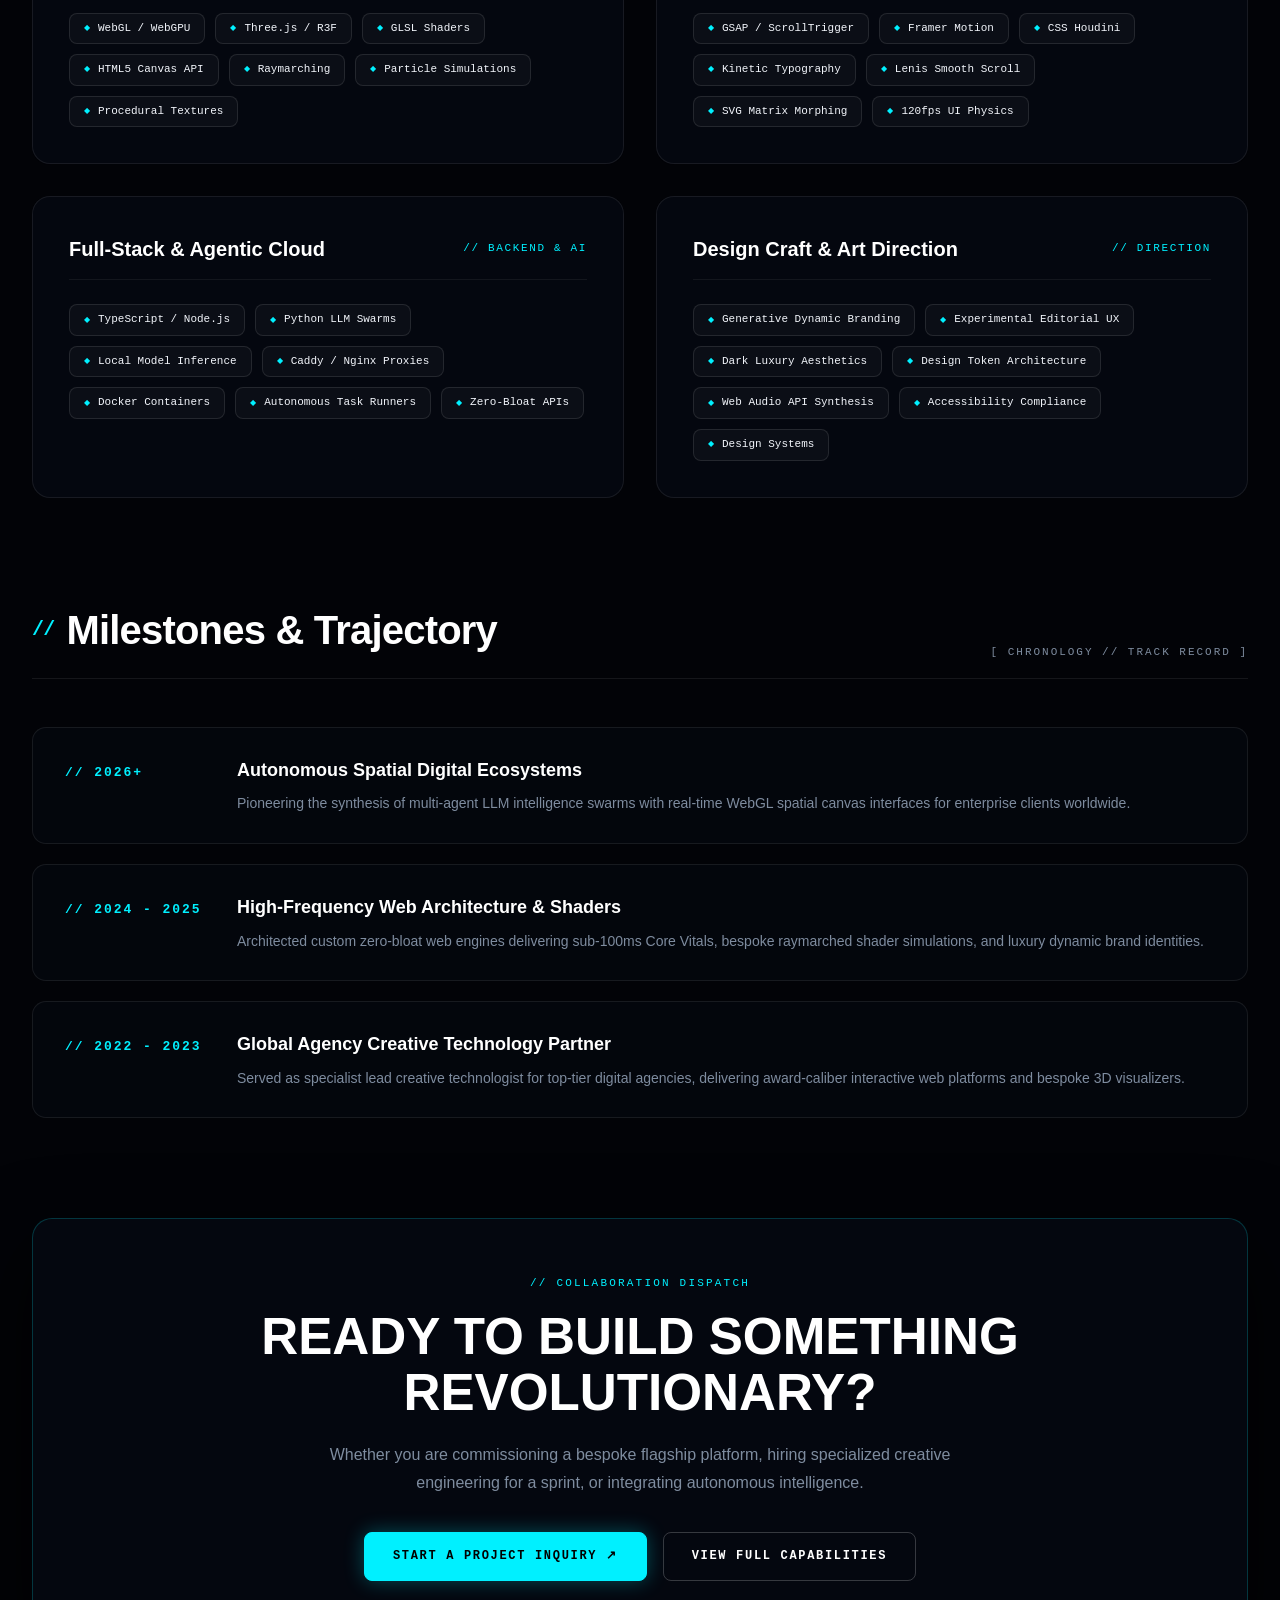
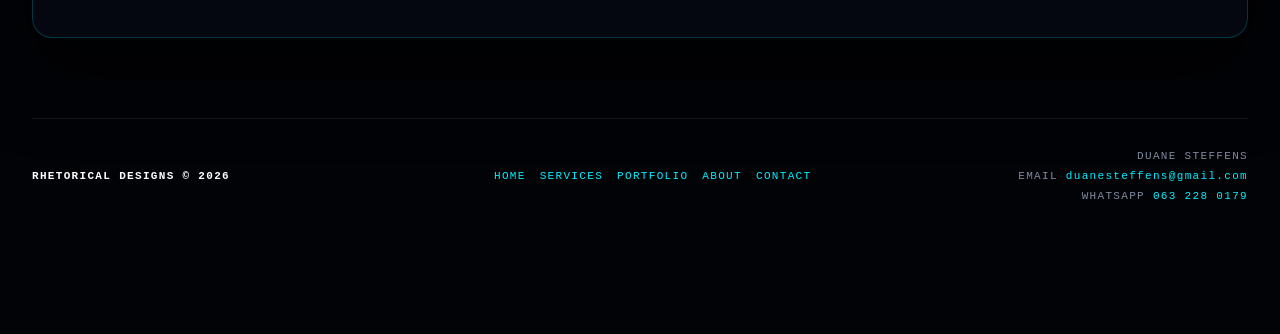
==== commit fc451b9a: "Add files via upload" ====
--- a/about.html
+++ b/about.html
@@ -645,6 +645,14 @@
       margin-bottom: 80px;
     }
 
+    .about-cta-title {
+      font-size: clamp(30px, 4vw, 54px);
+      font-weight: 800;
+      line-height: 1.1;
+      margin-bottom: 20px;
+      color: #fff;
+    }
+
     .about-cta-card::before {
       content: "";
       position: absolute;
@@ -726,7 +734,13 @@
     }
 
     @media (max-width: 640px) {
-      .about-cta-card { padding: 40px 24px; }
+      .page-container { padding-right: 20px; padding-left: 20px; }
+      .about-cta-card { padding: 40px 20px; }
+      .about-cta-title {
+        font-size: clamp(22px, 7vw, 30px);
+        line-height: 1.15;
+        overflow-wrap: anywhere;
+      }
       .section-header {
         flex-direction: column;
         align-items: flex-start;
@@ -802,7 +816,6 @@
 
     <div class="nav-right">
       <a class="whatsapp-cta interactive-link" href="https://wa.me/27632280179" aria-label="Chat with Rhetorical Designs on WhatsApp">
-        <span class="whatsapp-cta-mark" aria-hidden="true">WA</span>
         <span>WHATSAPP</span>
         <span aria-hidden="true">↗</span>
       </a>
@@ -1027,7 +1040,7 @@
          ==================================================== -->
     <section class="about-cta-card">
       <span style="font-family: var(--font-mono); font-size: 11px; color: var(--accent-cyan); letter-spacing: 0.2em; display: block; margin-bottom: 16px;">// COLLABORATION DISPATCH</span>
-      <h2 style="font-size: clamp(30px, 4vw, 54px); font-weight: 800; line-height: 1.1; margin-bottom: 20px; color: #fff;">
+      <h2 class="about-cta-title">
         READY TO BUILD SOMETHING REVOLUTIONARY?
       </h2>
       <p style="color: var(--text-muted); font-size: 16px; max-width: 640px; margin: 0 auto 36px auto; line-height: 1.7;">
--- a/site-header.css
+++ b/site-header.css
@@ -101,19 +101,10 @@
   outline-offset: 3px;
 }
 
-.whatsapp-cta-mark {
-  display: grid;
-  width: 22px;
-  height: 22px;
-  place-items: center;
-  border: 1px solid currentColor;
-  border-radius: 50%;
-  font-size: 8px;
-  letter-spacing: 0;
-}
-
 @media (max-width: 960px) {
   .persistent-navbar {
+    display: grid;
+    grid-template-columns: minmax(0, 1fr) auto minmax(0, 1fr);
     height: auto;
     min-height: 72px;
     gap: 8px;
@@ -121,7 +112,9 @@
   }
 
   .nav-left {
-    order: 0;
+    grid-column: 1;
+    grid-row: 1;
+    justify-self: start;
     min-width: 0;
   }
 
@@ -135,20 +128,25 @@
 
   .mobile-menu-toggle {
     display: inline-flex;
-    order: 1;
+    grid-column: 3;
+    grid-row: 1;
+    justify-self: end;
   }
 
   .nav-right {
     display: flex !important;
-    order: 2;
+    grid-column: 2;
+    grid-row: 1;
+    justify-self: center;
     margin-left: 0;
   }
 
   .nav-center {
+    grid-column: 1 / -1;
+    grid-row: 2;
     position: static;
     inset: auto;
     transform: none;
-    order: 3;
     display: none !important;
     flex: 1 0 100%;
     width: 100%;
@@ -206,8 +204,4 @@
     padding-left: 8px;
   }
 
-  .whatsapp-cta-mark {
-    width: 20px;
-    height: 20px;
-  }
-}
+}
